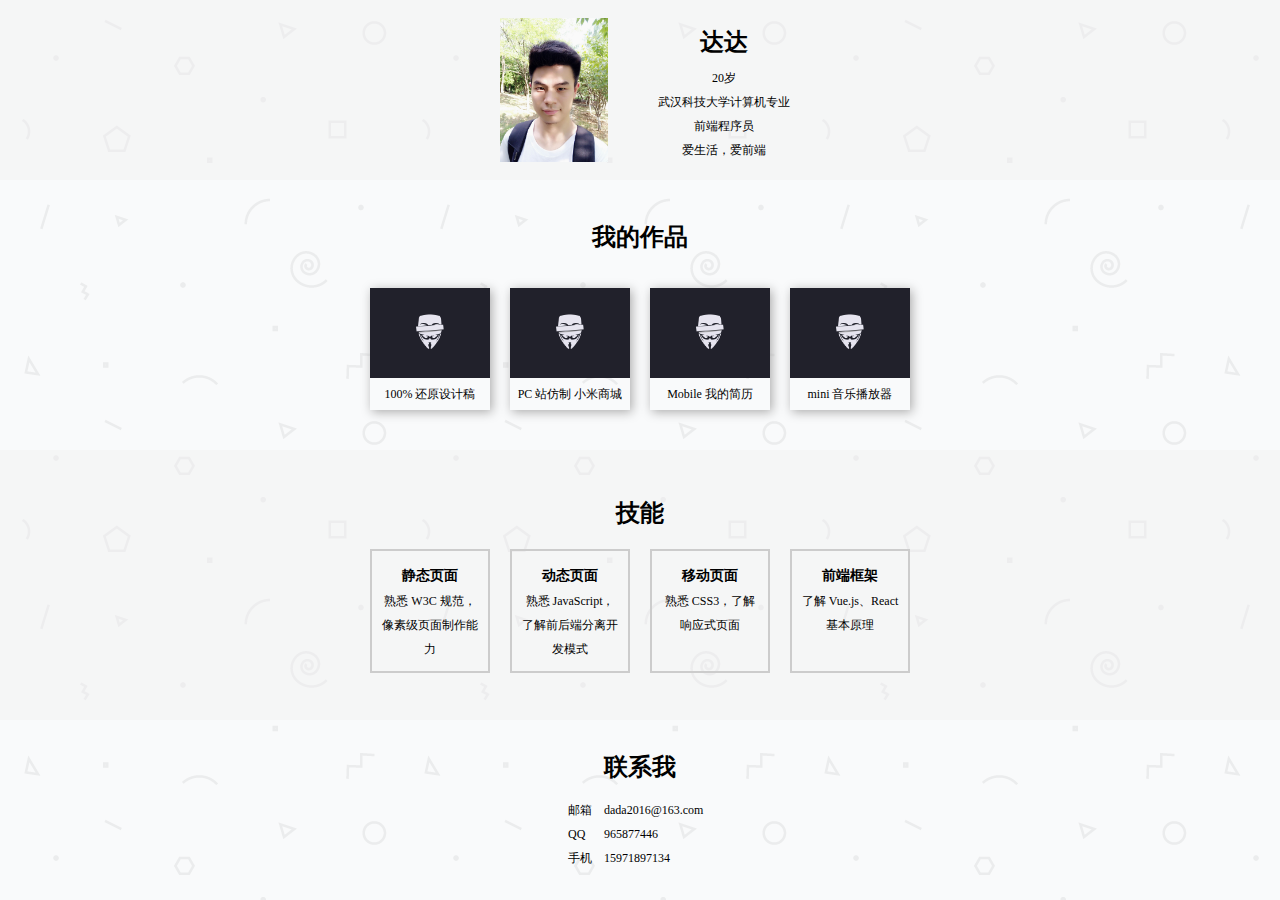
==== index.html @ 39450ecf "Rename resume.html to index.html" ====
<!DOCTYPE html>
<html lang="en">

<head>
  <meta charset="UTF-8">
  <meta name="viewport" content="width=device-width, initial-scale=1.0">
  <meta http-equiv="X-UA-Compatible" content="ie=edge">
  <title>达达的简历</title>
  <link rel="stylesheet" href="style.css">
  <link rel="stylesheet" href="https://at.alicdn.com/t/font_1397233_xcxtn39o4m.css">
</head>

<body>
  <div class="page">
    <!-- summary -->
    <div class="summary">
      <img class="avatar" src="img/avatar.jpg" alt="">
      <div class="text">
        <h1>达达</h1>
        <p>20岁</p>
        <p>武汉科技大学计算机专业</p>
        <p>前端程序员</p>
        <p>爱生活，爱前端</p>
      </div>
    </div>
    <!-- works -->
    <div class="works">
      <h2>我的作品</h2>
      <ul>
        <li>
          <div class="imageWrapper">
            <img src="img/v.jpg" alt="">
            <h3> 100% 还原设计稿</h3>
          </div>
        </li>
        <li>
          <div class="imageWrapper">
            <img src="img/v.jpg" alt="">
            <h3> PC 站仿制 小米商城</h3>
          </div>
        </li>
        <li>
          <div class="imageWrapper">
            <img src="img/v.jpg" alt="">
            <h3> Mobile 我的简历</h3>
          </div>
        </li>
        <li>
          <div class="imageWrapper">
            <img src="img/v.jpg" alt="">
            <h3> mini 音乐播放器 </h3>
          </div>
        </li>
      </ul>
    </div>
    <!-- skills -->
    <div class="skills">
      <h2>技能</h2>
      <div ></div>
      <ol>
        <li>
          <i class="icon iconfont icon-design" style="font-size: 24px"></i>
          <div class="text">
            <h3>静态页面</h3>
            熟悉 W3C 规范，像素级页面制作能力
          </div>
        </li>
        <li>
          <i class="icon iconfont icon-globe" style="font-size: 24px"></i>
          <div class="text">
            <h3>动态页面</h3>
            熟悉 JavaScript，了解前后端分离开发模式
          </div>
        </li>
        <li>
          <i class="icon iconfont icon-mobile" style="font-size: 24px"></i>
          <div class="text">
            <h3>移动页面</h3>
            熟悉 CSS3，了解响应式页面
          </div>
        </li>
        <li>
          <i class="icon iconfont icon-dots" style="font-size: 24px"></i>
          <div class="text">
            <h3>前端框架</h3>
            了解 Vue.js、React 基本原理
          </div>
        </li>
      </ol>
    </div>
    <!-- contacts -->
    <div class="contacts">
      <h2>联系我</h2>
      <dl>
        <dt>邮箱</dt>
        <dd><a href="mailto:dada2016@163.com">dada2016@163.com</a></dd>
        <dt>QQ</dt>
        <dd>965877446</dd>
        <dt>手机</dt>
        <dd>15971897134</dd>
      </dl>
    </div>
  </div>
</body>

</html>
---- style.css ----
/* css reset */
*{
  margin: 0; padding: 0; box-sizing: border-box;
}
ul, ol{
  list-style: none;
}
a{
  text-decoration: none; color: inherit;
}
img{
  max-width: 100%;
}

/* page styles */
div.page{
  background: url('img/geometry2.png');
}

div.summary{
  min-height: 20vh;
  background: rgba(240, 240, 240, 0.4);
  display: flex;
  justify-content: center;
  align-items: center;
}

div.summary img{
  width: 108px;
  margin: 0 30px;
}

div.summary .text,
div.works > ul h3,
div.skills > ol,
div.contacts > dl{
  font-size: 12px;
  line-height: 2;
}
div.summary .text{
  text-align: center;
  margin: 0 20px;
}

div.works{
  min-height: 30vh;
  display: flex;
  justify-content: center;
  align-items: center;
  flex-direction: column;
}

div.works img{
  max-width: 120px;
}

div.works img:hover{
  opacity: 0.8;
  cursor: pointer;
}

div.works .imageWrapper{
  margin: 0 10px;
  padding-bottom: 4px;
  /* border-radius: 5px; */
  box-shadow: 2px 2px 10px #aaa;
  overflow: hidden;
}

  /* box-shadow: 2px 2px 5px #aaf;
  box-shadow: 2px 2px 5px #faa;
  box-shadow: 2px 2px 5px #faf;
  box-shadow: 2px 2px 5px #aff; */

div.works > ul{
  display: flex;
  flex-wrap: wrap;
  max-width: 600px;
  justify-content: space-between;
}

div.works > ul h3{
  font-weight: normal;
  text-align: center;
}

div.works > h2{
  padding-bottom: 35px;
}

div.skills{
  min-height: 30vh;
  background: rgba(240, 240, 240, 0.4);
  display: flex;
  justify-content: center;
  align-items: center;
  flex-direction: column;
}

div.skills > h2{
  padding-bottom: 20px;
}

div.skills > ol{
  display: flex;
  flex-wrap: wrap;
}

div.skills > ol > li{
  max-width: 120px;
  margin: 0 10px;
  padding: 10px 8px;
  border: 2px #ccc solid;
  text-align: center;
}

div.contacts{
  min-height: 20vh;
  display: flex;
  justify-content: center;
  align-items: center;
  flex-direction: column;
}

div.contacts > h2{
  padding-bottom: 15px;
}

div.contacts > dl{
  display: flex;
  flex-wrap: wrap;
  width: 12em;
}

div.contacts > dl > dt{
  width: 3em;
}

div.contacts > dl > dd{
  width: 9em;
}
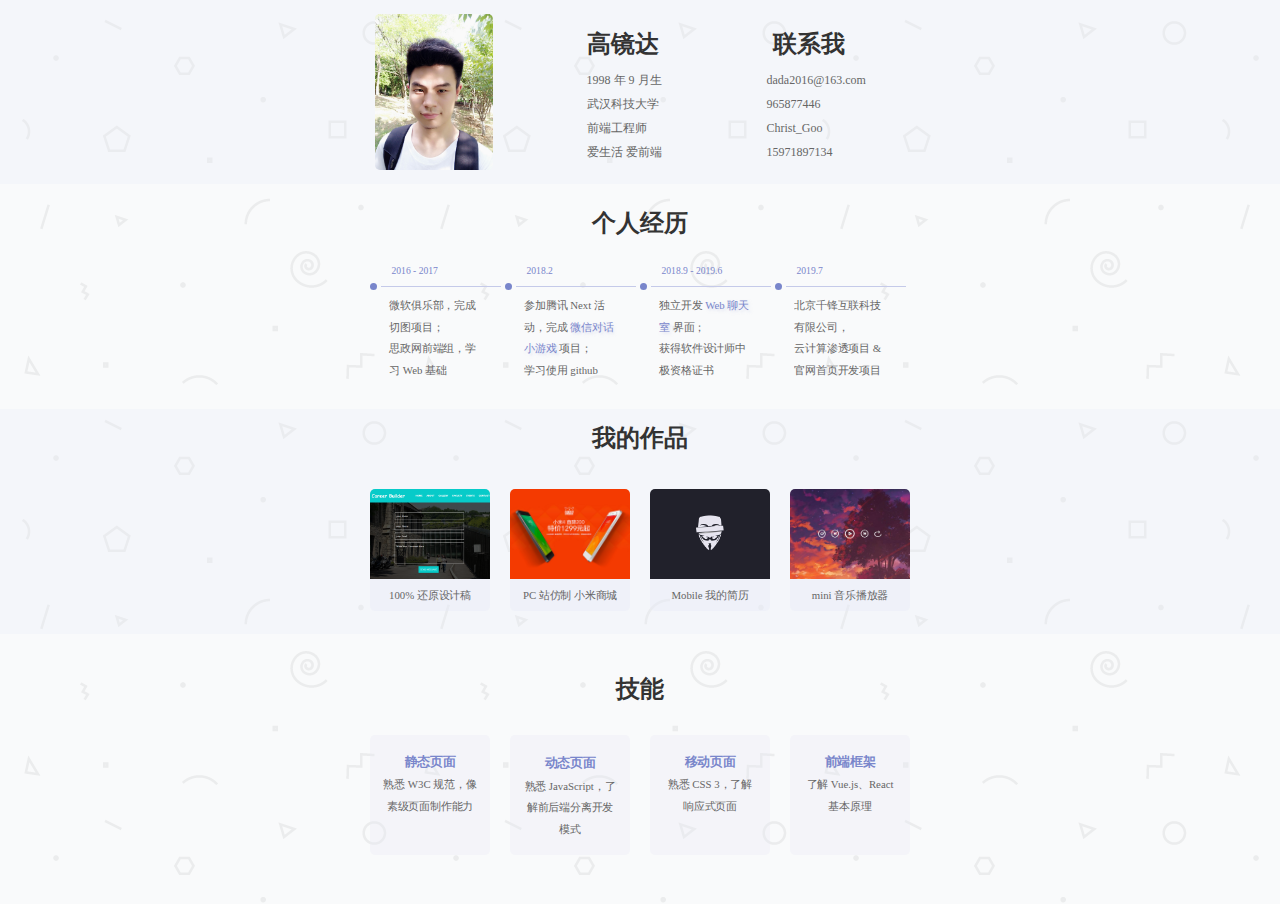
==== commit 637d420d: "resume 2.0" ====
--- a/index.html
+++ b/index.html
@@ -7,100 +7,155 @@
   <meta http-equiv="X-UA-Compatible" content="ie=edge">
   <title>达达的简历</title>
   <link rel="stylesheet" href="style.css">
-  <link rel="stylesheet" href="https://at.alicdn.com/t/font_1397233_xcxtn39o4m.css">
+  <link rel="stylesheet" href="https://at.alicdn.com/t/font_1397233_sv85a83o1m8.css">
 </head>
 
 <body>
-  <div class="page">
-    <!-- summary -->
-    <div class="summary">
-      <img class="avatar" src="img/avatar.jpg" alt="">
-      <div class="text">
-        <h1>达达</h1>
-        <p>20岁</p>
-        <p>武汉科技大学计算机专业</p>
-        <p>前端程序员</p>
-        <p>爱生活，爱前端</p>
-      </div>
+  <!-- summary -->
+  <section class="summary">
+    <img class="avatar" src="img/avatar.jpg" alt="">
+    <div class="text">
+      <h1>高镜达</h1>
+      <dl>
+        <dt><i class="icon iconfont icon-birth"></i></dt>
+        <dd>1998 年 9 月生</dd>
+        <dt><i class="icon iconfont icon-campus"></i></dt>
+        <dd>武汉科技大学</dd>
+        <dt><i class="icon iconfont icon-code"></i></dt>
+        <dd>前端工程师</dd>
+        <dt><i class="icon iconfont icon-love"></i></dt>
+        <dd>爱生活 爱前端</dd>
+      </dl>
     </div>
-    <!-- works -->
-    <div class="works">
-      <h2>我的作品</h2>
-      <ul>
-        <li>
-          <div class="imageWrapper">
-            <img src="img/v.jpg" alt="">
-            <h3> 100% 还原设计稿</h3>
-          </div>
-        </li>
-        <li>
-          <div class="imageWrapper">
-            <img src="img/v.jpg" alt="">
-            <h3> PC 站仿制 小米商城</h3>
-          </div>
-        </li>
-        <li>
-          <div class="imageWrapper">
-            <img src="img/v.jpg" alt="">
-            <h3> Mobile 我的简历</h3>
-          </div>
-        </li>
-        <li>
-          <div class="imageWrapper">
-            <img src="img/v.jpg" alt="">
-            <h3> mini 音乐播放器 </h3>
-          </div>
-        </li>
-      </ul>
-    </div>
-    <!-- skills -->
-    <div class="skills">
-      <h2>技能</h2>
-      <div ></div>
-      <ol>
-        <li>
-          <i class="icon iconfont icon-design" style="font-size: 24px"></i>
-          <div class="text">
-            <h3>静态页面</h3>
-            熟悉 W3C 规范，像素级页面制作能力
-          </div>
-        </li>
-        <li>
-          <i class="icon iconfont icon-globe" style="font-size: 24px"></i>
-          <div class="text">
-            <h3>动态页面</h3>
-            熟悉 JavaScript，了解前后端分离开发模式
-          </div>
-        </li>
-        <li>
-          <i class="icon iconfont icon-mobile" style="font-size: 24px"></i>
-          <div class="text">
-            <h3>移动页面</h3>
-            熟悉 CSS3，了解响应式页面
-          </div>
-        </li>
-        <li>
-          <i class="icon iconfont icon-dots" style="font-size: 24px"></i>
-          <div class="text">
-            <h3>前端框架</h3>
-            了解 Vue.js、React 基本原理
-          </div>
-        </li>
-      </ol>
-    </div>
-    <!-- contacts -->
-    <div class="contacts">
-      <h2>联系我</h2>
+    <div class="contact">
+      <h1>联系我</h1>
       <dl>
-        <dt>邮箱</dt>
+        <dt><i class="icon iconfont icon-mail"></i></dt>
         <dd><a href="mailto:dada2016@163.com">dada2016@163.com</a></dd>
-        <dt>QQ</dt>
+        <dt><i class="icon iconfont icon-qq"></i></dt>
         <dd>965877446</dd>
-        <dt>手机</dt>
+        <dt><i class="icon iconfont icon-wechat"></i></dt>
+        <dd>Christ_Goo</dd>
+        <dt><i class="icon iconfont icon-phone"></i></dt>
         <dd>15971897134</dd>
       </dl>
     </div>
-  </div>
+  </section>
+  <!-- contacts -->
+  <section class="experi">
+    <h2>个人经历</h2>
+    <ul>
+      <li>
+        <h3>2016 - 2017</h3>
+        <div class="axis-item">
+          <div class="axis-dot"></div>
+          <div class="axis-line"></div>
+        </div>
+        <div class="text">
+          <p>微软俱乐部，完成切图项目；</p>
+          <p>思政网前端组，学习 Web 基础</p>
+        </div>
+      </li>
+      <li>
+        <h3>2018.2</h3>
+        <div class="axis-item">
+          <div class="axis-dot"></div>
+          <div class="axis-line"></div>
+        </div>
+        <div class="text">
+          <p>参加腾讯 Next 活动，完成 <a href="https://gjinda.github.io/tencent-next-wechat-game/index.html" target="_blank">微信对话小游戏</a> 项目；</p>
+          <p>学习使用 github</p>
+        </div>
+      </li>
+      <li>
+        <h3>2018.9 - 2019.6</h3>
+        <div class="axis-item">
+          <div class="axis-dot"></div>
+          <div class="axis-line"></div>
+        </div>
+        <div class="text">
+          <p>独立开发 <a href="https://gjinda.github.io/chat-room/index.html" target="_blank">Web 聊天室</a> 界面；</p>
+          <p>获得软件设计师中极资格证书</p>
+        </div>
+      </li>
+      <li>
+        <h3 class="time">2019.7</h3>
+        <div class="axis-item">
+          <div class="axis-dot"></div>
+          <div class="axis-line"></div>
+        </div>
+        <div class="text">
+          <p>北京千锋互联科技有限公司，</p>
+          <p>云计算渗透项目 & 官网首页开发项目</p>
+        </div>
+      </li>
+    </ul>
+  </section>
+  <!-- works -->
+  <section class="works">
+    <h2>我的作品</h2>
+    <div class="line"></div>
+    <ul>
+      <li class="imageWrapper">
+        <img class="before" src="img/w1.png" alt="">
+        <h3> 100% 还原设计稿</h3>
+      </li>
+      <li class="imageWrapper">
+        <img class="before" src="img/w2.jpg" alt="">
+        <h3> PC 站仿制 小米商城</h3>
+      </li>
+      <li class="imageWrapper">
+        <img class="before" src="img/w3.jpg" alt="">
+        <h3> Mobile 我的简历</h3>
+      </li>
+      <li class="imageWrapper">
+        <img class="before" src="img/w4.jpg" alt="">
+        <h3> mini 音乐播放器 </h3>
+      </li>
+    </ul>
+    <div class="viewWrapper hidden">
+      <a class="viewLink" target="_blank">
+        <img class="view" src="img/view1.gif" alt="">
+      </a>
+    </div>
+  </section>
+  <!-- skills -->
+  <section class="skills">
+    <h2>技能</h2>
+    <div class="line"></div>
+    <div></div>
+    <ol>
+      <li>
+        <i class="icon iconfont icon-design" style="font-size: 24px"></i>
+        <div class="text">
+          <h3>静态页面</h3>
+          熟悉 W3C 规范，像素级页面制作能力
+        </div>
+      </li>
+      <li>
+        <i class="icon iconfont icon-globe" style="font-size: 24px"></i>
+        <div class="text">
+          <h3>动态页面</h3>
+          熟悉 JavaScript，了解前后端分离开发模式
+        </div>
+      </li>
+      <li>
+        <i class="icon iconfont icon-mobile" style="font-size: 24px"></i>
+        <div class="text">
+          <h3>移动页面</h3>
+          熟悉 CSS 3，了解响应式页面
+        </div>
+      </li>
+      <li>
+        <i class="icon iconfont icon-dots" style="font-size: 24px"></i>
+        <div class="text">
+          <h3>前端框架</h3>
+          了解 Vue.js、React 基本原理
+        </div>
+      </li>
+    </ol>
+  </section>
+  <script src="script.js"></script>
 </body>
 
-</html>
+</html>--- a/style.css
+++ b/style.css
@@ -11,131 +11,312 @@
 img{
   max-width: 100%;
 }
+h1,h2,h3{
+  color: #333;
+}
 
 /* page styles */
-div.page{
+body{
   background: url('img/geometry2.png');
 }
 
-div.summary{
+/* summary */
+section.summary{
   min-height: 20vh;
-  background: rgba(240, 240, 240, 0.4);
-  display: flex;
-  justify-content: center;
-  align-items: center;
-}
-
-div.summary img{
-  width: 108px;
-  margin: 0 30px;
-}
-
-div.summary .text,
-div.works > ul h3,
-div.skills > ol,
-div.contacts > dl{
+  background: #e8eaf640;
+  display: flex;
+  justify-content: center;
+  align-items: center;
+}
+
+@media (max-width: 420px){
+  section.summary{
+    min-height: 100vh;
+    flex-direction: column;
+  }
+}
+
+section.summary img{
+  height: 156px;
+  margin-right: 40px;
+  border-radius: 5px;
+}
+
+@media (max-width: 420px){
+  section.summary img{
+    margin: 20px 0;
+  }
+}
+
+section.summary h1{
+  text-align: center;
+}
+
+section.summary .text,
+section.summary .contact,
+section.summary i,
+section.experi .text,
+section.skills > ol,
+section.contacts > dl{
   font-size: 12px;
   line-height: 2;
-}
-div.summary .text{
-  text-align: center;
-  margin: 0 20px;
-}
-
-div.works{
-  min-height: 30vh;
+  color: #666;
+}
+/* 
+section.summary h1{
+  font-size: 36px;
+} */
+
+section.summary .text{
+  margin: 20px 30px;
+}
+
+section.summary p{
+  max-width: 8em;
+}
+
+section.summary .contact{
+  align-items: center;
+  margin: 20px 30px;
+}
+
+section.summary dl{
+  display: flex;
+  flex-wrap: wrap;
+  max-width: 10em;
+}
+
+section.summary dl > dt{
+  width: 2em;
+}
+
+section.summary dl > dd{
+  width: 8em;
+}
+
+section.summary .contact > dl{
+  max-width: 11em;
+}
+
+section.summary .contact > dl > dt{
+  width: 2em;
+}
+
+section.summary .contact > dl > dd{
+  width: 9em;
+}
+
+/* experi */
+section.experi{
+  min-height: 25vh;
   display: flex;
   justify-content: center;
   align-items: center;
   flex-direction: column;
 }
 
-div.works img{
-  max-width: 120px;
-}
-
-div.works img:hover{
-  opacity: 0.8;
-  cursor: pointer;
-}
-
-div.works .imageWrapper{
-  margin: 0 10px;
-  padding-bottom: 4px;
-  /* border-radius: 5px; */
-  box-shadow: 2px 2px 10px #aaa;
-  overflow: hidden;
-}
-
-  /* box-shadow: 2px 2px 5px #aaf;
-  box-shadow: 2px 2px 5px #faa;
-  box-shadow: 2px 2px 5px #faf;
-  box-shadow: 2px 2px 5px #aff; */
-
-div.works > ul{
+@media (max-width: 420px){
+  section.experi{
+    min-height: 100vh;
+    flex-direction: column;
+  }
+}
+
+section.experi a{
+  color: #7986cb;
+  text-shadow: 2px 2px 3px #c5cae980;
+}
+
+section.experi a:hover{
+  color: #7986cbc0;
+}
+
+section.experi > h2{
+  padding-bottom: 20px;
+}
+
+section.experi h3{
+  font-size: 12px;
+  line-height: 2;
+  padding: 0 10px;
+  color: #7986cb;
+  font-weight: normal;
+  transform: scale(0.8);
+}
+
+section.experi > ul{
   display: flex;
   flex-wrap: wrap;
   max-width: 600px;
-  justify-content: space-between;
-}
-
-div.works > ul h3{
+  justify-content: center;
+}
+
+section.experi > ul > li{
+  max-width: 135px;
+}
+
+@media (max-width: 420px){
+  section.experi > ul > li{
+    margin: 20px 0;
+  }
+}
+
+section.experi .axis-item{
+  display: flex;
+  align-items: center;
+}
+
+section.experi .axis-dot{
+  width: 7px;
+  height: 7px;
+  background: #7986cb;
+  border-radius: 50%;
+  transition: .3s;
+}
+
+section.experi > ul > li:hover .axis-dot{
+  transform: scale(1.5);
+  box-shadow: 0 0 8px 5px #9fa8da40;
+}
+
+section.experi .axis-line{
+  width: 120px;
+  height: 1.5px;
+  background: #c5cae9;
+  margin-left: 4px;
+}
+
+section.experi .text{
+  padding: 0 14px;
+  transform: scale(0.9);
+}
+
+/* works */
+section.works{
+  min-height: 25vh;
+  /* background: #f0f0f040; */
+  background: #e8eaf640;
+  display: flex;
+  justify-content: center;
+  align-items: center;
+  flex-direction: column;
+}
+
+@media (max-width: 420px){
+  section.works{
+    min-height: 100vh;
+    flex-direction: column;
+  }
+}
+
+section.works > h2{
+  padding-bottom: 25px;
+}
+
+section.works .viewWrapper{
+  max-width: 260px;
+  margin: 10px 0;
+}
+
+section.works .viewWrapper img{
+  border-radius: 5px;
+}
+
+.hidden{
+  display: none;
+}
+
+/* .line{
+  width: 30px;
+  height: 3px;
+  background: #e8eaf6;
+  margin: 10px 0;
+} */
+
+section.works img.before{
+  max-width: 120px;
+}
+
+section.works > ul{
+  display: flex;
+  flex-wrap: wrap;
+  max-width: 600px;
+  justify-content: center;
+}
+
+section.works > ul > li{
+  margin: 10px;
+  padding-bottom: 4px;
+  border-radius: 5px;
+  background: #e8eaf660;
+  overflow: hidden;
+  transition: .3s;
+}
+
+section.works > ul > li:hover{
+  opacity: 0.9;
+  cursor: pointer;
+  box-shadow: 2px 2px 10px #aaa;
+}
+
+section.works > ul h3{
+  font-size: 12px;
+  line-height: 2;
+  color: #666;
   font-weight: normal;
   text-align: center;
-}
-
-div.works > h2{
-  padding-bottom: 35px;
-}
-
-div.skills{
+  transform: scale(0.9);
+}
+
+/* skills */
+section.skills{
   min-height: 30vh;
-  background: rgba(240, 240, 240, 0.4);
   display: flex;
   justify-content: center;
   align-items: center;
   flex-direction: column;
 }
 
-div.skills > h2{
+@media (max-width: 420px){
+  section.skills{
+    min-height: 100vh;
+    flex-direction: column;
+  }
+}
+
+section.skills > h2{
   padding-bottom: 20px;
 }
 
-div.skills > ol{
+section.skills h3,
+section.skills i{
+  color: #7986cb;
+}
+
+section.skills > ol{
   display: flex;
   flex-wrap: wrap;
-}
-
-div.skills > ol > li{
+  max-width: 600px;
+  justify-content: center;
+}
+
+section.skills > ol > li{
   max-width: 120px;
-  margin: 0 10px;
+  margin: 10px;
   padding: 10px 8px;
-  border: 2px #ccc solid;
+  border-radius: 5px;
+  /* border: 2px #9fa8da solid; */
+  background: #e8eaf650;
+  transition: .1s;
   text-align: center;
 }
 
-div.contacts{
-  min-height: 20vh;
-  display: flex;
-  justify-content: center;
-  align-items: center;
-  flex-direction: column;
-}
-
-div.contacts > h2{
-  padding-bottom: 15px;
-}
-
-div.contacts > dl{
-  display: flex;
-  flex-wrap: wrap;
-  width: 12em;
-}
-
-div.contacts > dl > dt{
-  width: 3em;
-}
-
-div.contacts > dl > dd{
-  width: 9em;
-}+section.skills .text{
+  transform: scale(0.9);
+}
+
+section.skills > ol > li:hover{
+  transform: scale(1.05);
+  background: #ffffff80;
+  box-shadow: 0 0 10px 5px #9fa8da40;
+}
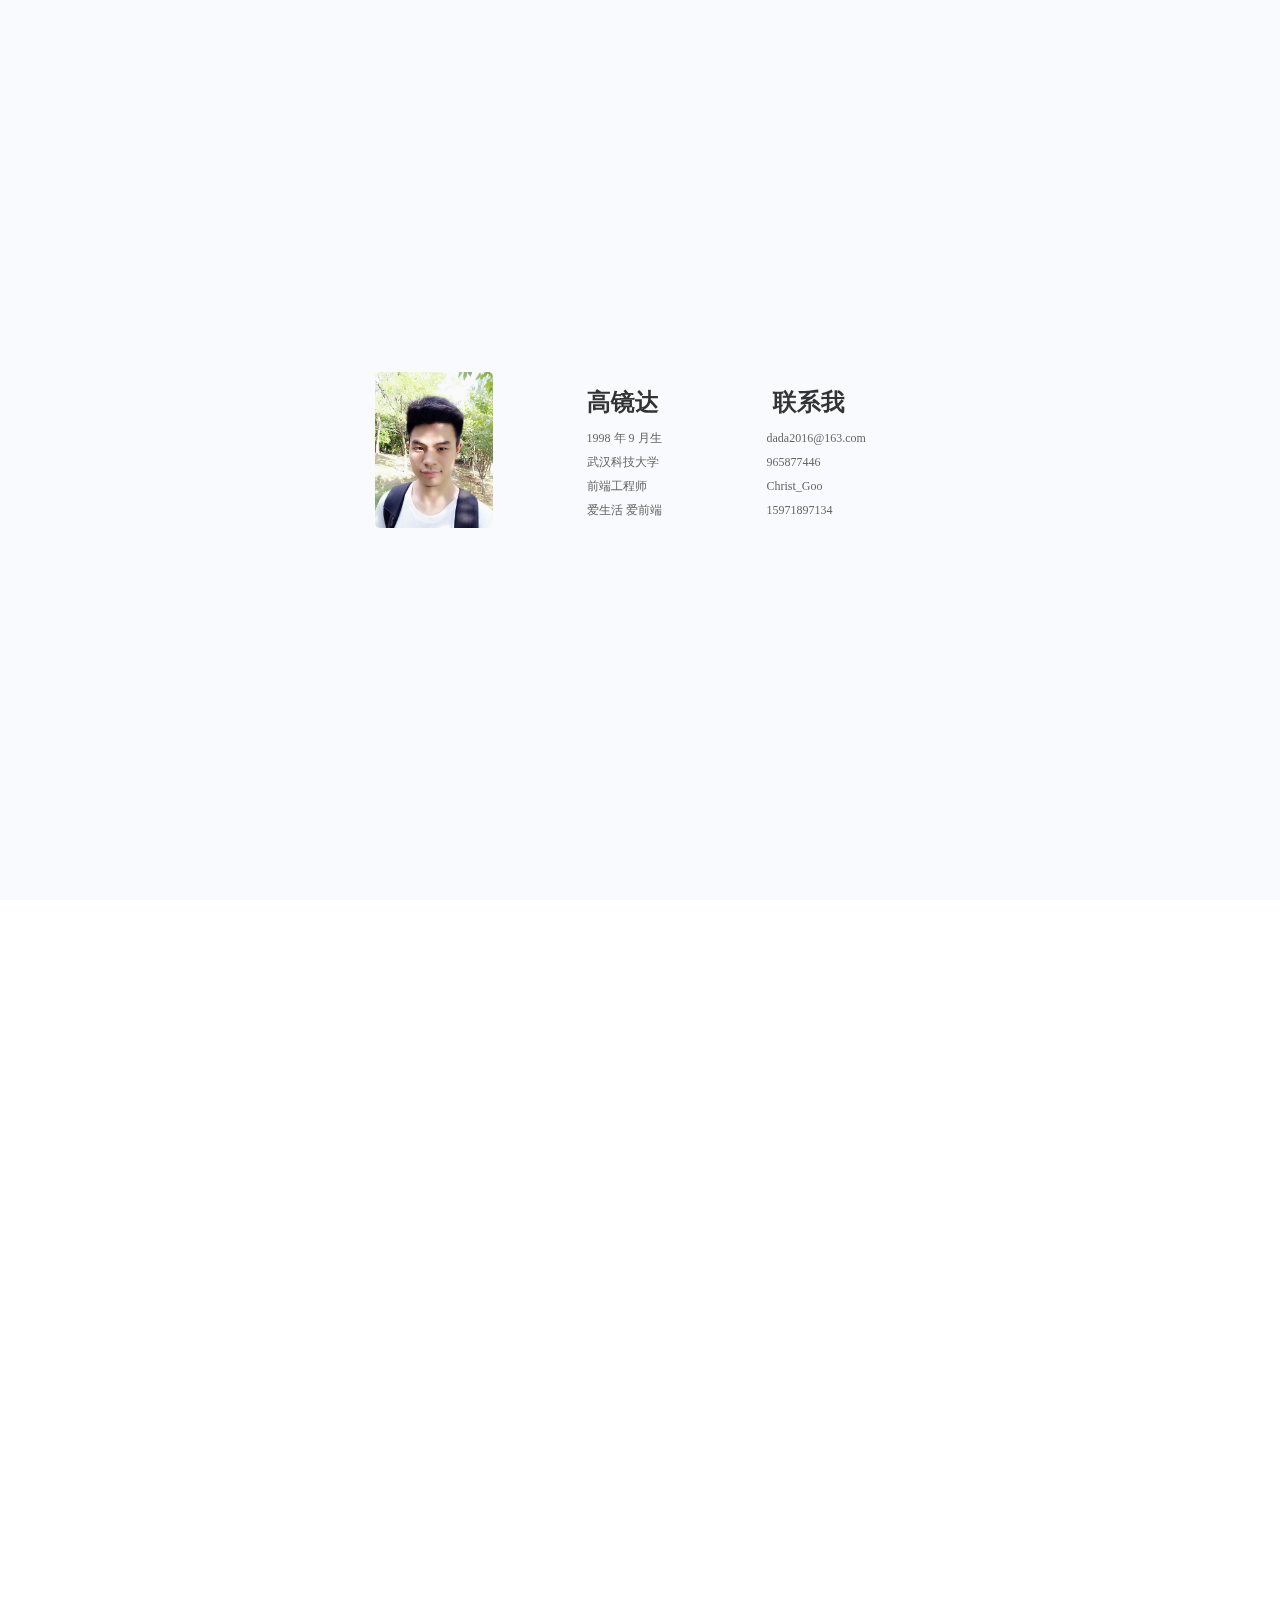
==== commit a5c2810d: "add fullpage" ====
--- a/index.html
+++ b/index.html
@@ -6,156 +6,172 @@
   <meta name="viewport" content="width=device-width, initial-scale=1.0">
   <meta http-equiv="X-UA-Compatible" content="ie=edge">
   <title>达达的简历</title>
-  <link rel="stylesheet" href="style.css">
+  <link rel="stylesheet" href="css/fullpage.min.css">
+  <link rel="stylesheet" href="css/style.css">
   <link rel="stylesheet" href="https://at.alicdn.com/t/font_1397233_sv85a83o1m8.css">
 </head>
 
 <body>
-  <!-- summary -->
-  <section class="summary">
-    <img class="avatar" src="img/avatar.jpg" alt="">
-    <div class="text">
-      <h1>高镜达</h1>
-      <dl>
-        <dt><i class="icon iconfont icon-birth"></i></dt>
-        <dd>1998 年 9 月生</dd>
-        <dt><i class="icon iconfont icon-campus"></i></dt>
-        <dd>武汉科技大学</dd>
-        <dt><i class="icon iconfont icon-code"></i></dt>
-        <dd>前端工程师</dd>
-        <dt><i class="icon iconfont icon-love"></i></dt>
-        <dd>爱生活 爱前端</dd>
-      </dl>
+  <div id="fullpage">
+    <!-- summary -->
+    <div class="section summary">
+      <img class="avatar" src="img/avatar.jpg" alt="">
+      <div class="text">
+        <h1>高镜达</h1>
+        <dl>
+          <dt><i class="icon iconfont icon-birth"></i></dt>
+          <dd>1998 年 9 月生</dd>
+          <dt><i class="icon iconfont icon-campus"></i></dt>
+          <dd>武汉科技大学</dd>
+          <dt><i class="icon iconfont icon-code"></i></dt>
+          <dd>前端工程师</dd>
+          <dt><i class="icon iconfont icon-love"></i></dt>
+          <dd>爱生活 爱前端</dd>
+        </dl>
+      </div>
+      <div class="contact">
+        <h1>联系我</h1>
+        <dl>
+          <dt><i class="icon iconfont icon-mail"></i></dt>
+          <dd><a href="mailto:dada2016@163.com">dada2016@163.com</a></dd>
+          <dt><i class="icon iconfont icon-qq"></i></dt>
+          <dd>965877446</dd>
+          <dt><i class="icon iconfont icon-wechat"></i></dt>
+          <dd>Christ_Goo</dd>
+          <dt><i class="icon iconfont icon-phone"></i></dt>
+          <dd>15971897134</dd>
+        </dl>
+      </div>
     </div>
-    <div class="contact">
-      <h1>联系我</h1>
-      <dl>
-        <dt><i class="icon iconfont icon-mail"></i></dt>
-        <dd><a href="mailto:dada2016@163.com">dada2016@163.com</a></dd>
-        <dt><i class="icon iconfont icon-qq"></i></dt>
-        <dd>965877446</dd>
-        <dt><i class="icon iconfont icon-wechat"></i></dt>
-        <dd>Christ_Goo</dd>
-        <dt><i class="icon iconfont icon-phone"></i></dt>
-        <dd>15971897134</dd>
-      </dl>
+    <!-- contacts -->
+    <div class="section experi">
+      <h2>个人经历</h2>
+      <ul>
+        <li>
+          <h3>2016 - 2017</h3>
+          <div class="axis-item">
+            <div class="axis-dot"></div>
+            <div class="axis-line"></div>
+          </div>
+          <div class="text">
+            <p>微软俱乐部，完成切图项目；</p>
+            <p>思政网前端组，学习 Web 基础</p>
+          </div>
+        </li>
+        <li>
+          <h3>2018.2</h3>
+          <div class="axis-item">
+            <div class="axis-dot"></div>
+            <div class="axis-line"></div>
+          </div>
+          <div class="text">
+            <p>参加腾讯 Next 活动，完成 <a href="https://gjinda.github.io/tencent-next-wechat-game/index.html"
+                target="_blank">微信对话小游戏</a> 项目；</p>
+            <p>学习使用 github</p>
+          </div>
+        </li>
+        <li>
+          <h3>2018.9 - 2019.6</h3>
+          <div class="axis-item">
+            <div class="axis-dot"></div>
+            <div class="axis-line"></div>
+          </div>
+          <div class="text">
+            <p>独立开发 <a href="https://gjinda.github.io/chat-room/index.html" target="_blank">Web 聊天室</a> 界面；</p>
+            <p>获得软件设计师中极资格证书</p>
+          </div>
+        </li>
+        <li>
+          <h3 class="time">2019.7</h3>
+          <div class="axis-item">
+            <div class="axis-dot"></div>
+            <div class="axis-line"></div>
+          </div>
+          <div class="text">
+            <p>北京千锋互联科技有限公司，</p>
+            <p>云计算渗透项目 & 官网首页开发项目</p>
+          </div>
+        </li>
+      </ul>
     </div>
-  </section>
-  <!-- contacts -->
-  <section class="experi">
-    <h2>个人经历</h2>
-    <ul>
-      <li>
-        <h3>2016 - 2017</h3>
-        <div class="axis-item">
-          <div class="axis-dot"></div>
-          <div class="axis-line"></div>
-        </div>
-        <div class="text">
-          <p>微软俱乐部，完成切图项目；</p>
-          <p>思政网前端组，学习 Web 基础</p>
-        </div>
-      </li>
-      <li>
-        <h3>2018.2</h3>
-        <div class="axis-item">
-          <div class="axis-dot"></div>
-          <div class="axis-line"></div>
-        </div>
-        <div class="text">
-          <p>参加腾讯 Next 活动，完成 <a href="https://gjinda.github.io/tencent-next-wechat-game/index.html" target="_blank">微信对话小游戏</a> 项目；</p>
-          <p>学习使用 github</p>
-        </div>
-      </li>
-      <li>
-        <h3>2018.9 - 2019.6</h3>
-        <div class="axis-item">
-          <div class="axis-dot"></div>
-          <div class="axis-line"></div>
-        </div>
-        <div class="text">
-          <p>独立开发 <a href="https://gjinda.github.io/chat-room/index.html" target="_blank">Web 聊天室</a> 界面；</p>
-          <p>获得软件设计师中极资格证书</p>
-        </div>
-      </li>
-      <li>
-        <h3 class="time">2019.7</h3>
-        <div class="axis-item">
-          <div class="axis-dot"></div>
-          <div class="axis-line"></div>
-        </div>
-        <div class="text">
-          <p>北京千锋互联科技有限公司，</p>
-          <p>云计算渗透项目 & 官网首页开发项目</p>
-        </div>
-      </li>
-    </ul>
-  </section>
-  <!-- works -->
-  <section class="works">
-    <h2>我的作品</h2>
-    <div class="line"></div>
-    <ul>
-      <li class="imageWrapper">
-        <img class="before" src="img/w1.png" alt="">
-        <h3> 100% 还原设计稿</h3>
-      </li>
-      <li class="imageWrapper">
-        <img class="before" src="img/w2.jpg" alt="">
-        <h3> PC 站仿制 小米商城</h3>
-      </li>
-      <li class="imageWrapper">
-        <img class="before" src="img/w3.jpg" alt="">
-        <h3> Mobile 我的简历</h3>
-      </li>
-      <li class="imageWrapper">
-        <img class="before" src="img/w4.jpg" alt="">
-        <h3> mini 音乐播放器 </h3>
-      </li>
-    </ul>
-    <div class="viewWrapper hidden">
-      <a class="viewLink" target="_blank">
-        <img class="view" src="img/view1.gif" alt="">
-      </a>
+    <!-- works -->
+    <div class="section works">
+      <h2>我的作品</h2>
+      <div class="line"></div>
+      <ul>
+        <li class="imageWrapper">
+          <img class="before" src="img/w1.png" alt="">
+          <h3> 100% 还原设计稿</h3>
+        </li>
+        <li class="imageWrapper">
+          <img class="before" src="img/w2.jpg" alt="">
+          <h3> PC 站仿制 小米商城</h3>
+        </li>
+        <li class="imageWrapper">
+          <img class="before" src="img/w3.jpg" alt="">
+          <h3> Mobile 我的简历</h3>
+        </li>
+        <li class="imageWrapper">
+          <img class="before" src="img/w4.jpg" alt="">
+          <h3> mini 音乐播放器 </h3>
+        </li>
+      </ul>
+      <div class="viewWrapper hidden">
+        <a class="viewLink" target="_blank">
+          <img class="view" src="img/view1.gif" alt="">
+        </a>
+      </div>
     </div>
-  </section>
-  <!-- skills -->
-  <section class="skills">
-    <h2>技能</h2>
-    <div class="line"></div>
-    <div></div>
-    <ol>
-      <li>
-        <i class="icon iconfont icon-design" style="font-size: 24px"></i>
-        <div class="text">
-          <h3>静态页面</h3>
-          熟悉 W3C 规范，像素级页面制作能力
-        </div>
-      </li>
-      <li>
-        <i class="icon iconfont icon-globe" style="font-size: 24px"></i>
-        <div class="text">
-          <h3>动态页面</h3>
-          熟悉 JavaScript，了解前后端分离开发模式
-        </div>
-      </li>
-      <li>
-        <i class="icon iconfont icon-mobile" style="font-size: 24px"></i>
-        <div class="text">
-          <h3>移动页面</h3>
-          熟悉 CSS 3，了解响应式页面
-        </div>
-      </li>
-      <li>
-        <i class="icon iconfont icon-dots" style="font-size: 24px"></i>
-        <div class="text">
-          <h3>前端框架</h3>
-          了解 Vue.js、React 基本原理
-        </div>
-      </li>
-    </ol>
-  </section>
-  <script src="script.js"></script>
+    <!-- skills -->
+    <div class="section skills">
+      <h2>技能</h2>
+      <div class="line"></div>
+      <div></div>
+      <ol>
+        <li>
+          <i class="icon iconfont icon-design" style="font-size: 24px"></i>
+          <div class="text">
+            <h3>静态页面</h3>
+            熟悉 W3C 规范，像素级页面制作能力
+          </div>
+        </li>
+        <li>
+          <i class="icon iconfont icon-globe" style="font-size: 24px"></i>
+          <div class="text">
+            <h3>动态页面</h3>
+            熟悉 JavaScript，了解前后端分离开发模式
+          </div>
+        </li>
+        <li>
+          <i class="icon iconfont icon-mobile" style="font-size: 24px"></i>
+          <div class="text">
+            <h3>移动页面</h3>
+            熟悉 CSS 3，了解响应式页面
+          </div>
+        </li>
+        <li>
+          <i class="icon iconfont icon-dots" style="font-size: 24px"></i>
+          <div class="text">
+            <h3>前端框架</h3>
+            了解 Vue.js、React 基本原理
+          </div>
+        </li>
+      </ol>
+    </div>
+  </div>
+  <script src="js/jquery.min.js"></script>
+  <script src="js/fullpage.min.js"></script>
+  <script>
+    $(document).ready(function () {
+      $('#fullpage').fullpage({
+        scrollingSpeed: 1000,
+        anchors: ['page1', 'page2', 'page3', 'page4'],
+        loopTop: true,
+        loopBottom: true
+      });
+    });
+  </script>
+  <script src="js/script.js"></script>
 </body>
 
 </html>--- a/css/style.css
+++ b/css/style.css
@@ -0,0 +1,361 @@
+/* css reset */
+*{
+  margin: 0; padding: 0; box-sizing: border-box;
+}
+ul, ol{
+  list-style: none;
+}
+a{
+  text-decoration: none; color: inherit;
+}
+img{
+  max-width: 100%;
+}
+h1,h2,h3{
+  color: #333;
+}
+
+/* page styles */
+body{
+  background: url('img/geometry2.png');
+}
+
+/* summary */
+div.summary > div{
+  min-height: 100vh;
+  background: #e8eaf640;
+  display: flex;
+  justify-content: center;
+  align-items: center;
+}
+
+@media screen and (max-width: 480px){
+  div.summary > div{
+    min-height: 100vh;
+    flex-direction: column;
+  }
+}
+
+div.summary > div img{
+  height: 156px;
+  margin-right: 40px;
+  border-radius: 5px;
+}
+
+@media screen and (max-width: 480px){
+  div.summary > div img{
+    margin: 20px 0;
+  }
+}
+
+@media screen and (max-width: 560px){
+  div.summary > div img{
+    margin: 20px 15px;
+  }
+}
+
+div.summary > div h1{
+  text-align: center;
+}
+
+div.summary > div .text,
+div.summary > div .contact,
+div.summary > div i,
+div.experi > div .text,
+div.skills > div > ol,
+div.contacts > dl{
+  font-size: 12px;
+  line-height: 2;
+  color: #666;
+}
+/* 
+div.summary > div h1{
+  font-size: 36px;
+} */
+
+div.summary > div .text{
+  margin: 20px 30px;
+}
+
+@media screen and (max-width: 560px){
+  div.summary > div .text{
+    margin: 20px 10px;
+  }
+}
+
+div.summary > div p{
+  max-width: 8em;
+}
+
+div.summary > div .contact{
+  align-items: center;
+  margin: 20px 30px;
+}
+
+@media screen and (max-width: 560px){
+  div.summary > div .contact{
+    margin: 20px 10px;
+  }
+}
+
+div.summary > div dl{
+  display: flex;
+  flex-wrap: wrap;
+  max-width: 10em;
+}
+
+div.summary > div dl > dt{
+  width: 2em;
+}
+
+div.summary > div dl > dd{
+  width: 8em;
+}
+
+div.summary > div .contact > dl{
+  max-width: 11em;
+}
+
+div.summary > div .contact > dl > dt{
+  width: 2em;
+}
+
+div.summary > div .contact > dl > dd{
+  width: 9em;
+}
+
+/* experi */
+div.experi > div{
+  min-height: 100vh;
+  display: flex;
+  justify-content: center;
+  align-items: center;
+  flex-direction: column;
+}
+
+@media screen and (max-width: 480px){
+  div.experi > div{
+    min-height: 100vh;
+    flex-direction: column;
+  }
+}
+
+div.experi > div a{
+  color: #7986cb;
+}
+
+div.experi > div a:hover{
+  color: #7986cbc0;
+}
+
+div.experi > div > h2{
+  padding-bottom: 20px;
+}
+
+div.experi > div h3{
+  font-size: 12px;
+  line-height: 2;
+  padding: 0 10px;
+  color: #7986cb;
+  font-weight: normal;
+}
+
+@media screen and (max-width: 480px){
+  div.experi > div h3{
+    transform: scale(0.8);
+  }
+}
+
+div.experi > div > ul{
+  display: flex;
+  flex-wrap: wrap;
+  max-width: 600px;
+  justify-content: center;
+}
+
+div.experi > div > ul > li{
+  max-width: 140px;
+}
+
+@media screen and (max-width: 480px){
+  div.experi > div > ul > li{
+    margin: 15px;
+  }
+}
+
+div.experi > div .axis-item{
+  display: flex;
+  align-items: center;
+}
+
+div.experi > div .axis-dot{
+  width: 7px;
+  height: 7px;
+  background: #7986cb;
+  border-radius: 50%;
+  transition: .3s;
+}
+
+div.experi > div > ul > li:hover .axis-dot{
+  transform: scale(1.5);
+  box-shadow: 0 0 8px 5px #9fa8da40;
+}
+
+div.experi > div .axis-line{
+  width: 120px;
+  height: 1.5px;
+  background: #c5cae9;
+  margin-left: 4px;
+}
+
+div.experi > div .text{
+  padding: 0 14px;
+}
+
+@media screen and (max-width: 480px){
+  div.experi > div .text{
+    transform: scale(0.9);
+  }
+}
+
+/* works */
+div.works > div{
+  min-height: 100vh;
+  /* background: #f0f0f040; */
+  background: #e8eaf640;
+  display: flex;
+  justify-content: center;
+  align-items: center;
+  flex-direction: column;
+}
+
+@media screen and (max-width: 480px){
+  div.works > div{
+    min-height: 100vh;
+    flex-direction: column;
+  }
+}
+
+div.works > div > h2{
+  padding-bottom: 25px;
+}
+
+div.works > div .viewWrapper{
+  max-width: 260px;
+  margin: 10px 0;
+}
+
+div.works > div .viewWrapper img{
+  border-radius: 5px;
+}
+
+.hidden{
+  display: none;
+}
+
+/* .line{
+  width: 30px;
+  height: 3px;
+  background: #e8eaf6;
+  margin: 10px 0;
+} */
+
+div.works > div img.before{
+  max-width: 120px;
+}
+
+div.works > div > ul{
+  display: flex;
+  flex-wrap: wrap;
+  max-width: 600px;
+  justify-content: center;
+}
+
+div.works > div > ul > li{
+  margin: 10px;
+  padding-bottom: 4px;
+  border-radius: 5px;
+  background: #e8eaf660;
+  overflow: hidden;
+  transition: .3s;
+}
+
+@media screen and (max-width: 480px){
+  div.works > div > ul > li{
+    margin: 20px;
+  }
+}
+
+div.works > div > ul > li:hover{
+  opacity: 0.9;
+  cursor: pointer;
+  box-shadow: 2px 2px 10px #aaa;
+}
+
+div.works > div > ul h3{
+  font-size: 12px;
+  line-height: 2;
+  color: #666;
+  font-weight: normal;
+  text-align: center;
+  transform: scale(0.9);
+}
+
+/* skills */
+div.skills > div{
+  min-height: 100vh;
+  display: flex;
+  justify-content: center;
+  align-items: center;
+  flex-direction: column;
+}
+
+@media screen and (max-width: 480px){
+  div.skills > div{
+    min-height: 100vh;
+    flex-direction: column;
+  }
+}
+
+div.skills > div > h2{
+  padding-bottom: 20px;
+}
+
+div.skills > div h3,
+div.skills > div i{
+  color: #7986cb;
+}
+
+div.skills > div > ol{
+  display: flex;
+  flex-wrap: wrap;
+  max-width: 600px;
+  justify-content: center;
+}
+
+div.skills > div > ol > li{
+  max-width: 120px;
+  margin: 10px;
+  padding: 10px 8px;
+  border-radius: 5px;
+  /* border: 2px #9fa8da solid; */
+  background: #e8eaf650;
+  transition: .1s;
+  text-align: center;
+}
+
+@media screen and (max-width: 480px){
+  div.skills > div > ol > li{
+    margin: 20px;
+  }
+}
+
+div.skills > div .text{
+  transform: scale(0.9);
+}
+
+div.skills > div > ol > li:hover{
+  transform: scale(1.05);
+  background: #ffffff80;
+  box-shadow: 0 0 10px 5px #9fa8da40;
+}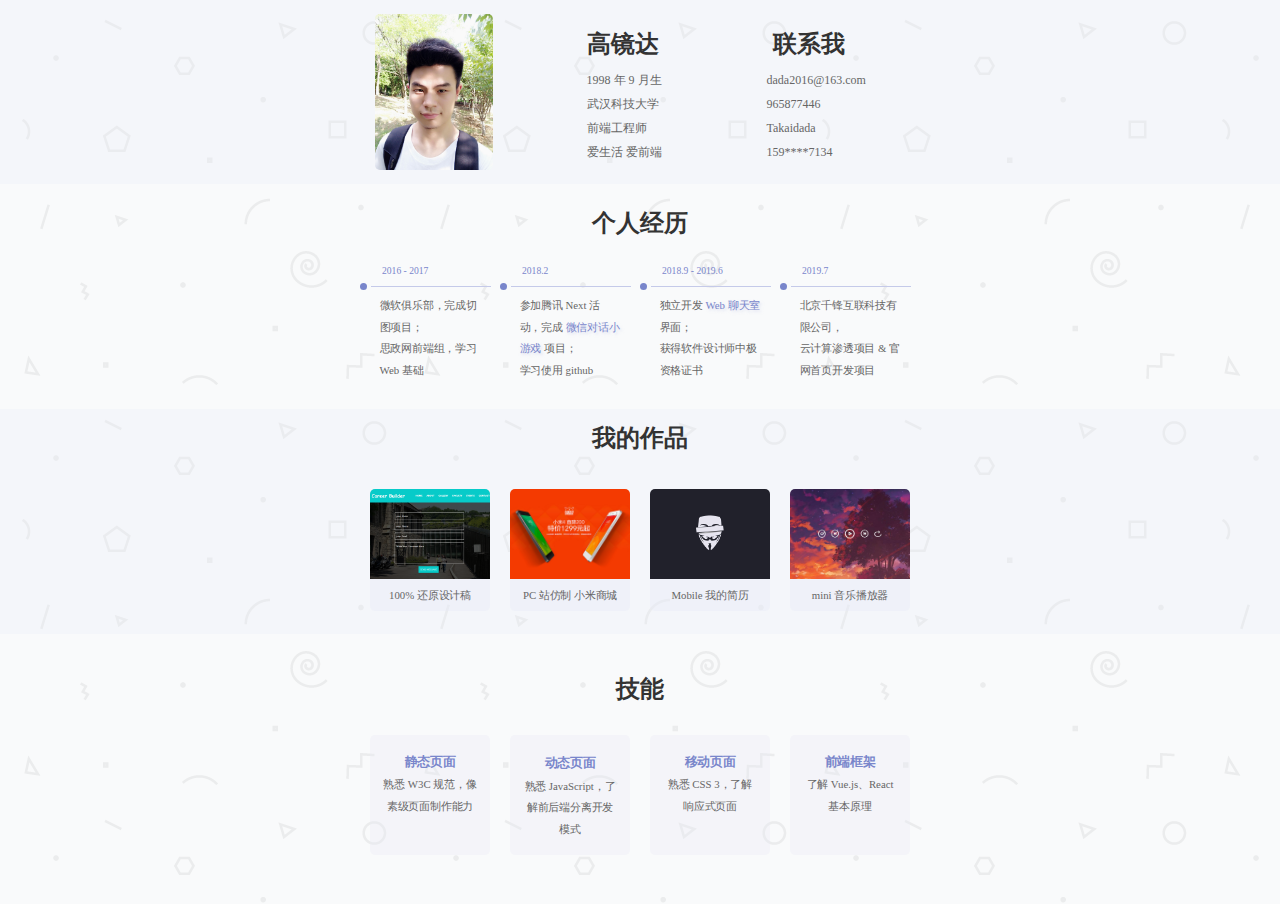
==== commit dbacf856: "Update index.html" ====
--- a/index.html
+++ b/index.html
@@ -6,172 +6,156 @@
   <meta name="viewport" content="width=device-width, initial-scale=1.0">
   <meta http-equiv="X-UA-Compatible" content="ie=edge">
   <title>达达的简历</title>
-  <link rel="stylesheet" href="css/fullpage.min.css">
-  <link rel="stylesheet" href="css/style.css">
+  <link rel="stylesheet" href="style.css">
   <link rel="stylesheet" href="https://at.alicdn.com/t/font_1397233_sv85a83o1m8.css">
 </head>
 
 <body>
-  <div id="fullpage">
-    <!-- summary -->
-    <div class="section summary">
-      <img class="avatar" src="img/avatar.jpg" alt="">
-      <div class="text">
-        <h1>高镜达</h1>
-        <dl>
-          <dt><i class="icon iconfont icon-birth"></i></dt>
-          <dd>1998 年 9 月生</dd>
-          <dt><i class="icon iconfont icon-campus"></i></dt>
-          <dd>武汉科技大学</dd>
-          <dt><i class="icon iconfont icon-code"></i></dt>
-          <dd>前端工程师</dd>
-          <dt><i class="icon iconfont icon-love"></i></dt>
-          <dd>爱生活 爱前端</dd>
-        </dl>
-      </div>
-      <div class="contact">
-        <h1>联系我</h1>
-        <dl>
-          <dt><i class="icon iconfont icon-mail"></i></dt>
-          <dd><a href="mailto:dada2016@163.com">dada2016@163.com</a></dd>
-          <dt><i class="icon iconfont icon-qq"></i></dt>
-          <dd>965877446</dd>
-          <dt><i class="icon iconfont icon-wechat"></i></dt>
-          <dd>Christ_Goo</dd>
-          <dt><i class="icon iconfont icon-phone"></i></dt>
-          <dd>15971897134</dd>
-        </dl>
-      </div>
+  <!-- summary -->
+  <section class="summary">
+    <img class="avatar" src="img/avatar.jpg" alt="">
+    <div class="text">
+      <h1>高镜达</h1>
+      <dl>
+        <dt><i class="icon iconfont icon-birth"></i></dt>
+        <dd>1998 年 9 月生</dd>
+        <dt><i class="icon iconfont icon-campus"></i></dt>
+        <dd>武汉科技大学</dd>
+        <dt><i class="icon iconfont icon-code"></i></dt>
+        <dd>前端工程师</dd>
+        <dt><i class="icon iconfont icon-love"></i></dt>
+        <dd>爱生活 爱前端</dd>
+      </dl>
     </div>
-    <!-- contacts -->
-    <div class="section experi">
-      <h2>个人经历</h2>
-      <ul>
-        <li>
-          <h3>2016 - 2017</h3>
-          <div class="axis-item">
-            <div class="axis-dot"></div>
-            <div class="axis-line"></div>
-          </div>
-          <div class="text">
-            <p>微软俱乐部，完成切图项目；</p>
-            <p>思政网前端组，学习 Web 基础</p>
-          </div>
-        </li>
-        <li>
-          <h3>2018.2</h3>
-          <div class="axis-item">
-            <div class="axis-dot"></div>
-            <div class="axis-line"></div>
-          </div>
-          <div class="text">
-            <p>参加腾讯 Next 活动，完成 <a href="https://gjinda.github.io/tencent-next-wechat-game/index.html"
-                target="_blank">微信对话小游戏</a> 项目；</p>
-            <p>学习使用 github</p>
-          </div>
-        </li>
-        <li>
-          <h3>2018.9 - 2019.6</h3>
-          <div class="axis-item">
-            <div class="axis-dot"></div>
-            <div class="axis-line"></div>
-          </div>
-          <div class="text">
-            <p>独立开发 <a href="https://gjinda.github.io/chat-room/index.html" target="_blank">Web 聊天室</a> 界面；</p>
-            <p>获得软件设计师中极资格证书</p>
-          </div>
-        </li>
-        <li>
-          <h3 class="time">2019.7</h3>
-          <div class="axis-item">
-            <div class="axis-dot"></div>
-            <div class="axis-line"></div>
-          </div>
-          <div class="text">
-            <p>北京千锋互联科技有限公司，</p>
-            <p>云计算渗透项目 & 官网首页开发项目</p>
-          </div>
-        </li>
-      </ul>
+    <div class="contact">
+      <h1>联系我</h1>
+      <dl>
+        <dt><i class="icon iconfont icon-mail"></i></dt>
+        <dd><a href="mailto:dada2016@163.com">dada2016@163.com</a></dd>
+        <dt><i class="icon iconfont icon-qq"></i></dt>
+        <dd>965877446</dd>
+        <dt><i class="icon iconfont icon-wechat"></i></dt>
+        <dd>Takaidada</dd>
+        <dt><i class="icon iconfont icon-phone"></i></dt>
+        <dd>159****7134</dd>
+      </dl>
     </div>
-    <!-- works -->
-    <div class="section works">
-      <h2>我的作品</h2>
-      <div class="line"></div>
-      <ul>
-        <li class="imageWrapper">
-          <img class="before" src="img/w1.png" alt="">
-          <h3> 100% 还原设计稿</h3>
-        </li>
-        <li class="imageWrapper">
-          <img class="before" src="img/w2.jpg" alt="">
-          <h3> PC 站仿制 小米商城</h3>
-        </li>
-        <li class="imageWrapper">
-          <img class="before" src="img/w3.jpg" alt="">
-          <h3> Mobile 我的简历</h3>
-        </li>
-        <li class="imageWrapper">
-          <img class="before" src="img/w4.jpg" alt="">
-          <h3> mini 音乐播放器 </h3>
-        </li>
-      </ul>
-      <div class="viewWrapper hidden">
-        <a class="viewLink" target="_blank">
-          <img class="view" src="img/view1.gif" alt="">
-        </a>
-      </div>
+  </section>
+  <!-- contacts -->
+  <section class="experi">
+    <h2>个人经历</h2>
+    <ul>
+      <li>
+        <h3>2016 - 2017</h3>
+        <div class="axis-item">
+          <div class="axis-dot"></div>
+          <div class="axis-line"></div>
+        </div>
+        <div class="text">
+          <p>微软俱乐部，完成切图项目；</p>
+          <p>思政网前端组，学习 Web 基础</p>
+        </div>
+      </li>
+      <li>
+        <h3>2018.2</h3>
+        <div class="axis-item">
+          <div class="axis-dot"></div>
+          <div class="axis-line"></div>
+        </div>
+        <div class="text">
+          <p>参加腾讯 Next 活动，完成 <a href="https://gjinda.github.io/tencent-next-wechat-game/index.html" target="_blank">微信对话小游戏</a> 项目；</p>
+          <p>学习使用 github</p>
+        </div>
+      </li>
+      <li>
+        <h3>2018.9 - 2019.6</h3>
+        <div class="axis-item">
+          <div class="axis-dot"></div>
+          <div class="axis-line"></div>
+        </div>
+        <div class="text">
+          <p>独立开发 <a href="https://gjinda.github.io/chat-room/index.html" target="_blank">Web 聊天室</a> 界面；</p>
+          <p>获得软件设计师中极资格证书</p>
+        </div>
+      </li>
+      <li>
+        <h3 class="time">2019.7</h3>
+        <div class="axis-item">
+          <div class="axis-dot"></div>
+          <div class="axis-line"></div>
+        </div>
+        <div class="text">
+          <p>北京千锋互联科技有限公司，</p>
+          <p>云计算渗透项目 & 官网首页开发项目</p>
+        </div>
+      </li>
+    </ul>
+  </section>
+  <!-- works -->
+  <section class="works">
+    <h2>我的作品</h2>
+    <div class="line"></div>
+    <ul>
+      <li class="imageWrapper">
+        <img class="before" src="img/w1.png" alt="">
+        <h3> 100% 还原设计稿</h3>
+      </li>
+      <li class="imageWrapper">
+        <img class="before" src="img/w2.jpg" alt="">
+        <h3> PC 站仿制 小米商城</h3>
+      </li>
+      <li class="imageWrapper">
+        <img class="before" src="img/w3.jpg" alt="">
+        <h3> Mobile 我的简历</h3>
+      </li>
+      <li class="imageWrapper">
+        <img class="before" src="img/w4.jpg" alt="">
+        <h3> mini 音乐播放器 </h3>
+      </li>
+    </ul>
+    <div class="viewWrapper hidden">
+      <a class="viewLink" target="_blank">
+        <img class="view" src="img/view1.gif" alt="">
+      </a>
     </div>
-    <!-- skills -->
-    <div class="section skills">
-      <h2>技能</h2>
-      <div class="line"></div>
-      <div></div>
-      <ol>
-        <li>
-          <i class="icon iconfont icon-design" style="font-size: 24px"></i>
-          <div class="text">
-            <h3>静态页面</h3>
-            熟悉 W3C 规范，像素级页面制作能力
-          </div>
-        </li>
-        <li>
-          <i class="icon iconfont icon-globe" style="font-size: 24px"></i>
-          <div class="text">
-            <h3>动态页面</h3>
-            熟悉 JavaScript，了解前后端分离开发模式
-          </div>
-        </li>
-        <li>
-          <i class="icon iconfont icon-mobile" style="font-size: 24px"></i>
-          <div class="text">
-            <h3>移动页面</h3>
-            熟悉 CSS 3，了解响应式页面
-          </div>
-        </li>
-        <li>
-          <i class="icon iconfont icon-dots" style="font-size: 24px"></i>
-          <div class="text">
-            <h3>前端框架</h3>
-            了解 Vue.js、React 基本原理
-          </div>
-        </li>
-      </ol>
-    </div>
-  </div>
-  <script src="js/jquery.min.js"></script>
-  <script src="js/fullpage.min.js"></script>
-  <script>
-    $(document).ready(function () {
-      $('#fullpage').fullpage({
-        scrollingSpeed: 1000,
-        anchors: ['page1', 'page2', 'page3', 'page4'],
-        loopTop: true,
-        loopBottom: true
-      });
-    });
-  </script>
-  <script src="js/script.js"></script>
+  </section>
+  <!-- skills -->
+  <section class="skills">
+    <h2>技能</h2>
+    <div class="line"></div>
+    <div></div>
+    <ol>
+      <li>
+        <i class="icon iconfont icon-design" style="font-size: 24px"></i>
+        <div class="text">
+          <h3>静态页面</h3>
+          熟悉 W3C 规范，像素级页面制作能力
+        </div>
+      </li>
+      <li>
+        <i class="icon iconfont icon-globe" style="font-size: 24px"></i>
+        <div class="text">
+          <h3>动态页面</h3>
+          熟悉 JavaScript，了解前后端分离开发模式
+        </div>
+      </li>
+      <li>
+        <i class="icon iconfont icon-mobile" style="font-size: 24px"></i>
+        <div class="text">
+          <h3>移动页面</h3>
+          熟悉 CSS 3，了解响应式页面
+        </div>
+      </li>
+      <li>
+        <i class="icon iconfont icon-dots" style="font-size: 24px"></i>
+        <div class="text">
+          <h3>前端框架</h3>
+          了解 Vue.js、React 基本原理
+        </div>
+      </li>
+    </ol>
+  </section>
+  <script src="script.js"></script>
 </body>
 
-</html>+</html>
--- a/style.css
+++ b/style.css
@@ -0,0 +1,352 @@
+/* css reset */
+*{
+  margin: 0; padding: 0; box-sizing: border-box;
+}
+ul, ol{
+  list-style: none;
+}
+a{
+  text-decoration: none; color: inherit;
+}
+img{
+  max-width: 100%;
+}
+h1,h2,h3{
+  color: #333;
+}
+
+/* page styles */
+body{
+  background: url('img/geometry2.png');
+}
+
+/* summary */
+section.summary{
+  min-height: 20vh;
+  background: #e8eaf640;
+  display: flex;
+  justify-content: center;
+  align-items: center;
+}
+
+@media screen and (max-width: 480px){
+  section.summary{
+    min-height: 100vh;
+    flex-direction: column;
+  }
+}
+
+section.summary img{
+  height: 156px;
+  margin-right: 40px;
+  border-radius: 5px;
+}
+
+@media screen and (max-width: 480px){
+  section.summary img{
+    margin: 20px 0;
+  }
+}
+
+@media screen and (max-width: 560px){
+  section.summary img{
+    margin: 20px 15px;
+  }
+}
+
+section.summary h1{
+  text-align: center;
+}
+
+section.summary .text,
+section.summary .contact,
+section.summary i,
+section.experi .text,
+section.skills > ol,
+section.contacts > dl{
+  font-size: 12px;
+  line-height: 2;
+  color: #666;
+}
+/* 
+section.summary h1{
+  font-size: 36px;
+} */
+
+section.summary .text{
+  margin: 20px 30px;
+}
+
+@media screen and (max-width: 560px){
+  section.summary .text{
+    margin: 20px 10px;
+  }
+}
+
+section.summary p{
+  max-width: 8em;
+}
+
+section.summary .contact{
+  align-items: center;
+  margin: 20px 30px;
+}
+
+@media screen and (max-width: 560px){
+  section.summary .contact{
+    margin: 20px 10px;
+  }
+}
+
+section.summary dl{
+  display: flex;
+  flex-wrap: wrap;
+  max-width: 10em;
+}
+
+section.summary dl > dt{
+  width: 2em;
+}
+
+section.summary dl > dd{
+  width: 8em;
+}
+
+section.summary .contact > dl{
+  max-width: 11em;
+}
+
+section.summary .contact > dl > dt{
+  width: 2em;
+}
+
+section.summary .contact > dl > dd{
+  width: 9em;
+}
+
+/* experi */
+section.experi{
+  min-height: 25vh;
+  display: flex;
+  justify-content: center;
+  align-items: center;
+  flex-direction: column;
+}
+
+@media screen and (max-width: 480px){
+  section.experi{
+    min-height: 100vh;
+    flex-direction: column;
+  }
+}
+
+section.experi a{
+  color: #7986cb;
+  text-shadow: 2px 2px 3px #c5cae980;
+}
+
+section.experi a:hover{
+  color: #7986cbc0;
+}
+
+section.experi > h2{
+  padding-bottom: 20px;
+}
+
+section.experi h3{
+  font-size: 12px;
+  line-height: 2;
+  padding: 0 10px;
+  color: #7986cb;
+  font-weight: normal;
+  transform: scale(0.8);
+}
+
+section.experi > ul{
+  display: flex;
+  flex-wrap: wrap;
+  max-width: 600px;
+  justify-content: center;
+}
+
+section.experi > ul > li{
+  max-width: 140px;
+}
+
+@media screen and (max-width: 480px){
+  section.experi > ul > li{
+    margin: 20px;
+  }
+}
+
+section.experi .axis-item{
+  display: flex;
+  align-items: center;
+}
+
+section.experi .axis-dot{
+  width: 7px;
+  height: 7px;
+  background: #7986cb;
+  border-radius: 50%;
+  transition: .3s;
+}
+
+section.experi > ul > li:hover .axis-dot{
+  transform: scale(1.5);
+  box-shadow: 0 0 8px 5px #9fa8da40;
+}
+
+section.experi .axis-line{
+  width: 120px;
+  height: 1.5px;
+  background: #c5cae9;
+  margin-left: 4px;
+}
+
+section.experi .text{
+  padding: 0 14px;
+  transform: scale(0.9);
+}
+
+/* works */
+section.works{
+  min-height: 25vh;
+  /* background: #f0f0f040; */
+  background: #e8eaf640;
+  display: flex;
+  justify-content: center;
+  align-items: center;
+  flex-direction: column;
+}
+
+@media screen and (max-width: 480px){
+  section.works{
+    min-height: 100vh;
+    flex-direction: column;
+  }
+}
+
+section.works > h2{
+  padding-bottom: 25px;
+}
+
+section.works .viewWrapper{
+  max-width: 260px;
+  margin: 10px 0;
+}
+
+section.works .viewWrapper img{
+  border-radius: 5px;
+}
+
+.hidden{
+  display: none;
+}
+
+/* .line{
+  width: 30px;
+  height: 3px;
+  background: #e8eaf6;
+  margin: 10px 0;
+} */
+
+section.works img.before{
+  max-width: 120px;
+}
+
+section.works > ul{
+  display: flex;
+  flex-wrap: wrap;
+  max-width: 600px;
+  justify-content: center;
+}
+
+section.works > ul > li{
+  margin: 10px;
+  padding-bottom: 4px;
+  border-radius: 5px;
+  background: #e8eaf660;
+  overflow: hidden;
+  transition: .3s;
+}
+
+@media screen and (max-width: 480px){
+  section.works > ul > li{
+    margin: 20px;
+  }
+}
+
+section.works > ul > li:hover{
+  opacity: 0.9;
+  cursor: pointer;
+  box-shadow: 2px 2px 10px #aaa;
+}
+
+section.works > ul h3{
+  font-size: 12px;
+  line-height: 2;
+  color: #666;
+  font-weight: normal;
+  text-align: center;
+  transform: scale(0.9);
+}
+
+/* skills */
+section.skills{
+  min-height: 30vh;
+  display: flex;
+  justify-content: center;
+  align-items: center;
+  flex-direction: column;
+}
+
+@media screen and (max-width: 480px){
+  section.skills{
+    min-height: 100vh;
+    flex-direction: column;
+  }
+}
+
+section.skills > h2{
+  padding-bottom: 20px;
+}
+
+section.skills h3,
+section.skills i{
+  color: #7986cb;
+}
+
+section.skills > ol{
+  display: flex;
+  flex-wrap: wrap;
+  max-width: 600px;
+  justify-content: center;
+}
+
+section.skills > ol > li{
+  max-width: 120px;
+  margin: 10px;
+  padding: 10px 8px;
+  border-radius: 5px;
+  /* border: 2px #9fa8da solid; */
+  background: #e8eaf650;
+  transition: .1s;
+  text-align: center;
+}
+
+@media screen and (max-width: 480px){
+  section.skills > ol > li{
+    margin: 20px;
+  }
+}
+
+section.skills .text{
+  transform: scale(0.9);
+}
+
+section.skills > ol > li:hover{
+  transform: scale(1.05);
+  background: #ffffff80;
+  box-shadow: 0 0 10px 5px #9fa8da40;
+}